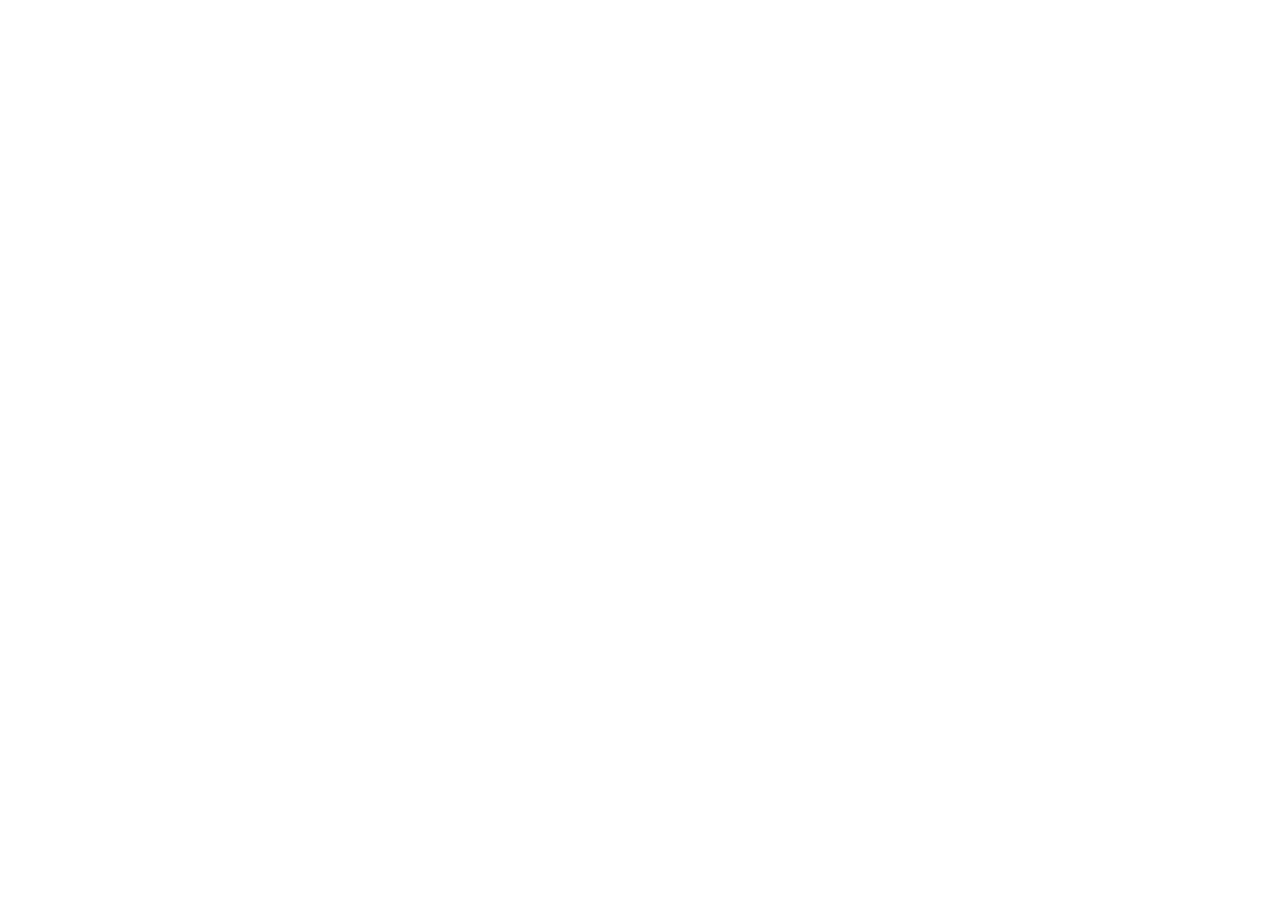
==== index.html @ 52dd6e4e "Adding the required files" ====
<!DOCTYPE html>
<html lang="en">

	<head>
		<meta charset="UTF-8">
		<meta name="viewport" content="width=device-width, initial-scale=1.0">
		<title>Calculator App</title>
		<link rel="stylesheet" href="style.css">
	</head>

	<body>


		<script src="script.js"></script>
	</body>

</html>
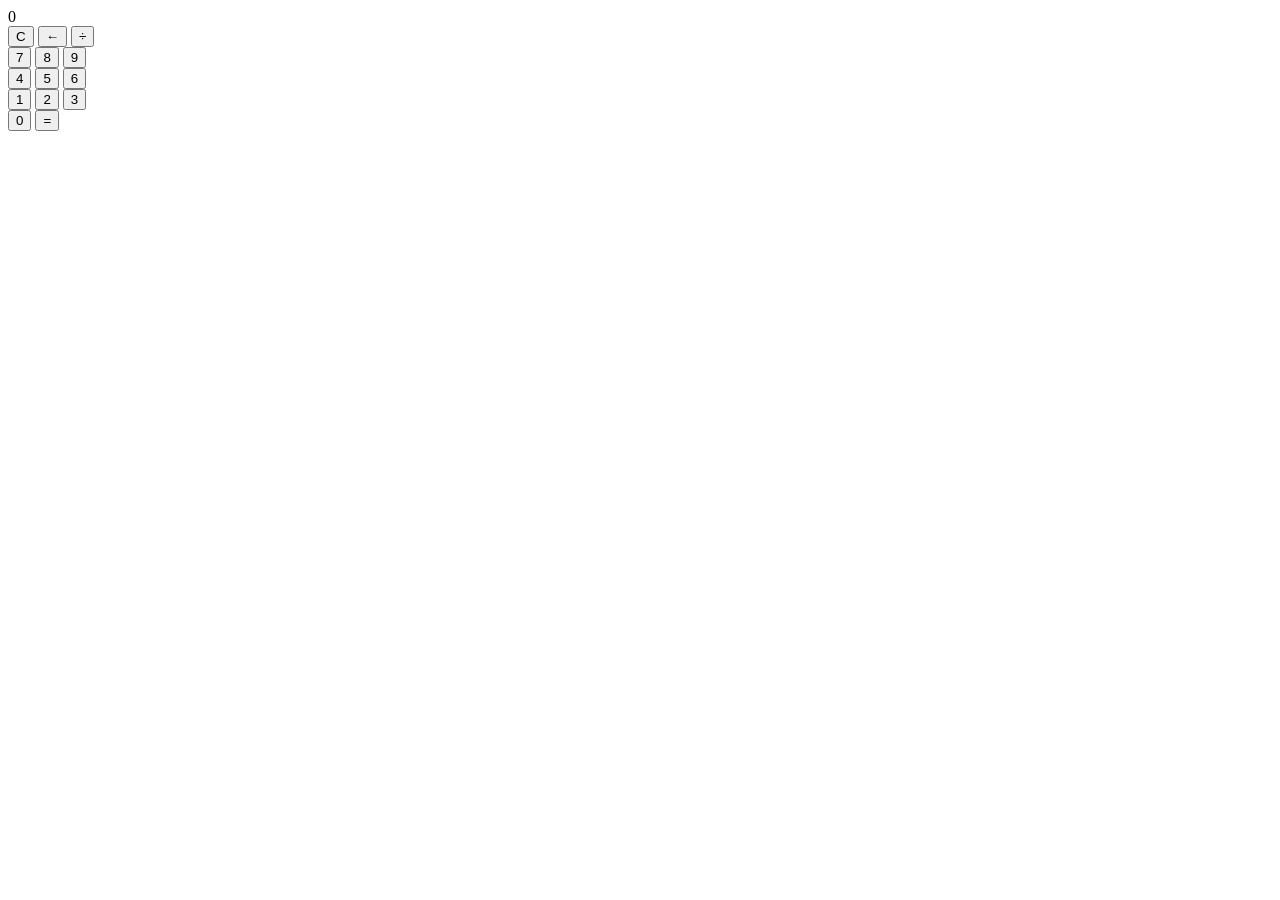
==== commit dc5f5552: "Structure of app done" ====
--- a/index.html
+++ b/index.html
@@ -10,6 +10,42 @@
 
 	<body>
 
+		<!-- main display which is going to be center on the screen -->
+		<div class="main">
+			<!-- to display output -->
+			<div class="screen">
+				0
+			</div>
+			<!-- all the buttons -->
+			<div class="calc-buttons">
+				<!-- rows -->
+				<div class="calc-buttons-row">
+					<button class="calc-button double">C</button>
+					<button class="calc-button">&larr;</button>
+					<button class="calc-button">&divide;</button>
+				</div>
+				<div class="calc-buttons-row">
+					<button class="calc-button">7</button>
+					<button class="calc-button">8</button>
+					<button class="calc-button">9</button>
+				</div>
+				<div class="calc-buttons-row">
+					<button class="calc-button">4</button>
+					<button class="calc-button">5</button>
+					<button class="calc-button">6</button>
+				</div>
+				<div class="calc-buttons-row">
+					<button class="calc-button">1</button>
+					<button class="calc-button">2</button>
+					<button class="calc-button">3</button>
+				</div>
+				<div class="calc-buttons-row">
+					<button class="calc-button triple">0</button>
+					<button class="calc-button">&equals;</button>
+				</div>
+			 
+			</div>
+		</div>
 
 		<script src="script.js"></script>
 	</body>
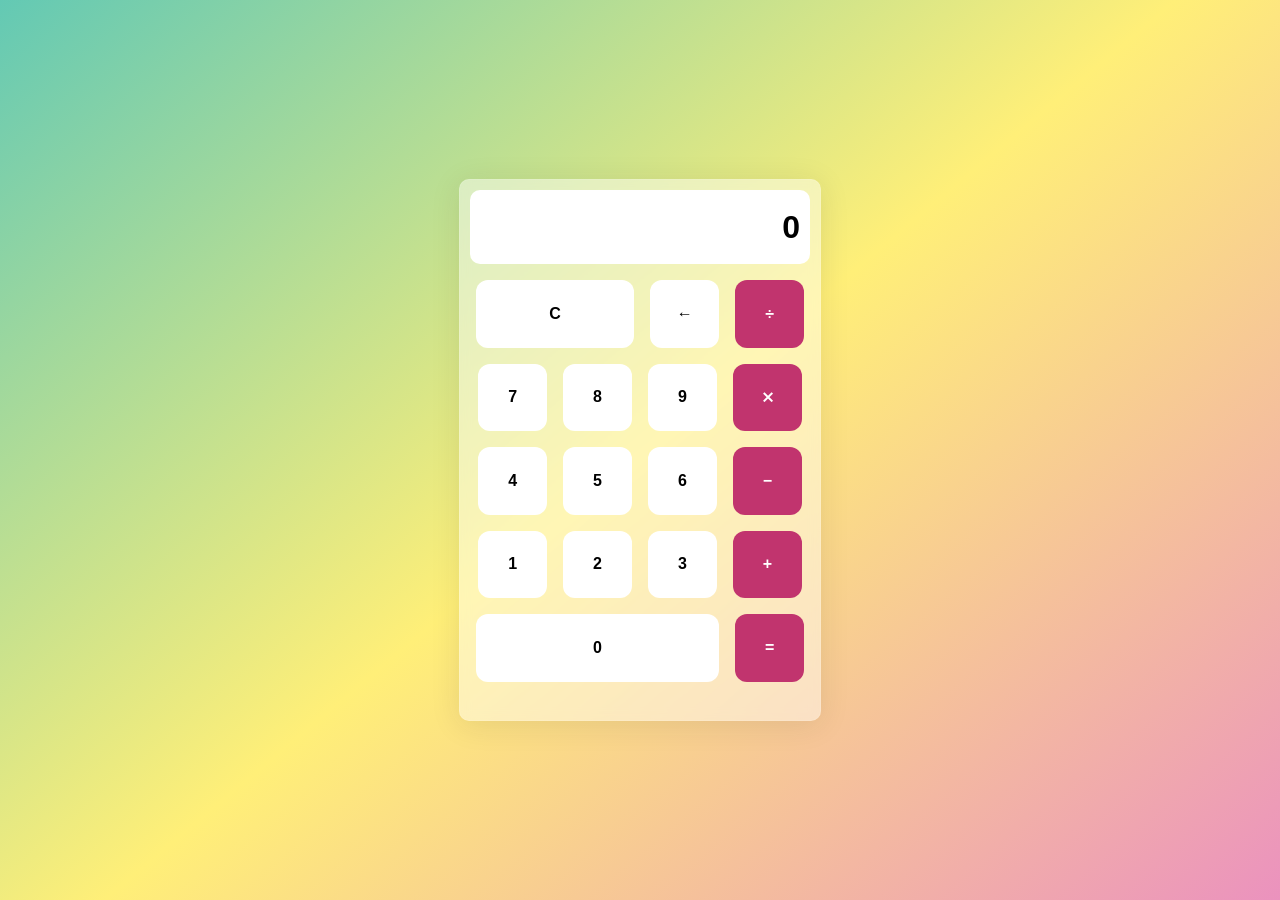
==== commit 53df6c40: "Styling done" ====
--- a/index.html
+++ b/index.html
@@ -28,16 +28,19 @@
 					<button class="calc-button">7</button>
 					<button class="calc-button">8</button>
 					<button class="calc-button">9</button>
+					<button class="calc-button">&Cross;</button>
 				</div>
 				<div class="calc-buttons-row">
 					<button class="calc-button">4</button>
 					<button class="calc-button">5</button>
 					<button class="calc-button">6</button>
+					<button class="calc-button">&minus;</button>
 				</div>
 				<div class="calc-buttons-row">
 					<button class="calc-button">1</button>
 					<button class="calc-button">2</button>
 					<button class="calc-button">3</button>
+					<button class="calc-button">&plus;</button>
 				</div>
 				<div class="calc-buttons-row">
 					<button class="calc-button triple">0</button>
--- a/style.css
+++ b/style.css
@@ -0,0 +1,80 @@
+*{
+	padding: 0;
+	margin: 0;
+}
+
+
+body{
+	height: 100vh;
+	display: flex;
+	align-items: center;
+	justify-content:center;
+	font-family: 'Dosis', sans-serif;
+	background: linear-gradient(320deg,#eb92be,#ffef78,#63c9b4);
+}
+
+.main{
+	backdrop-filter: blur(5.5px);
+	-webkit-backdrop-filter:blur(5.5px) ;
+	background:rgba(255, 255, 255, 0.45);
+	border: 1px solid rgba(255, 255, 255, 0.1) ;
+	border-radius: 10px;
+	box-shadow: 0px 4px 30px rgba(35, 35, 35, 0.1);
+	height: 60vh;
+	width: 40vh;
+}
+
+.screen{
+	height: 10%;
+	background-color: white;
+	border-radius: 10px;
+	padding: 10px;
+	margin: 10px;
+	display: flex;
+	justify-content: end;
+	align-items: center;
+	font-weight: bold;
+	font-size: 2rem;
+}
+
+.calc-buttons{
+	height: 100%;
+}
+
+.calc-buttons-row{
+	display: flex;
+	gap: 16px;
+	margin: 16px;
+	justify-content: center;
+	align-items: center;
+	height: 12.5%;
+}
+
+.calc-button{
+	background-color: white;
+	border: none;
+	border-radius: 12px;
+	height: 100%;
+	padding: 10px;
+	font-size: 1rem;
+	font-weight: bold;
+	/* flex-grow: 1; */
+	width: 21%;
+}
+
+.calc-button:hover{
+	opacity: 0.8;
+}
+
+.double{
+	flex-grow: 2;
+}
+
+.triple{
+	flex-grow: 3;
+}
+
+.calc-button:last-child{
+	background-color: #c1346e;
+	color: white;
+}
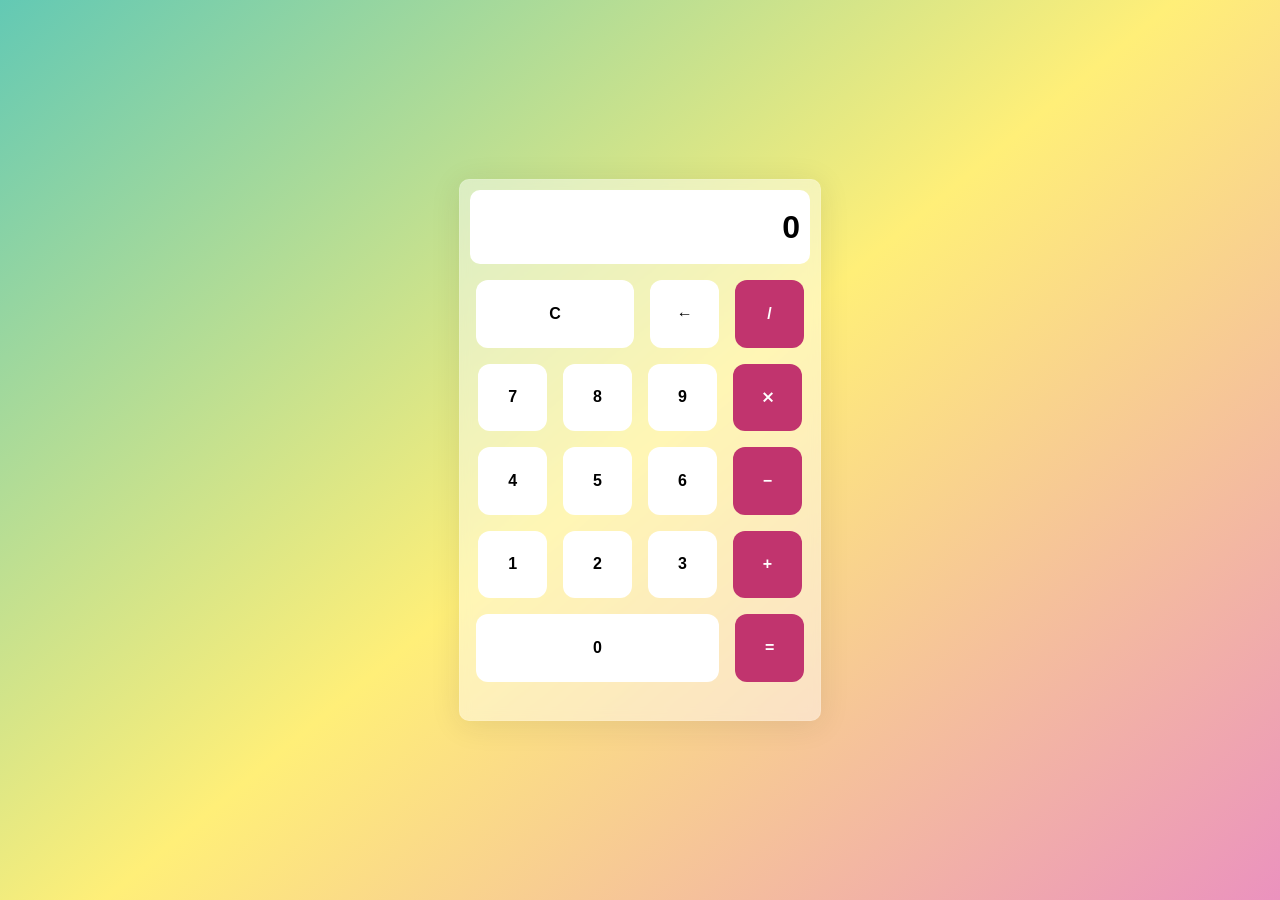
==== commit df38a977: "Almost done" ====
--- a/index.html
+++ b/index.html
@@ -22,7 +22,7 @@
 				<div class="calc-buttons-row">
 					<button class="calc-button double">C</button>
 					<button class="calc-button">&larr;</button>
-					<button class="calc-button">&divide;</button>
+					<button class="calc-button">/</button>
 				</div>
 				<div class="calc-buttons-row">
 					<button class="calc-button">7</button>
